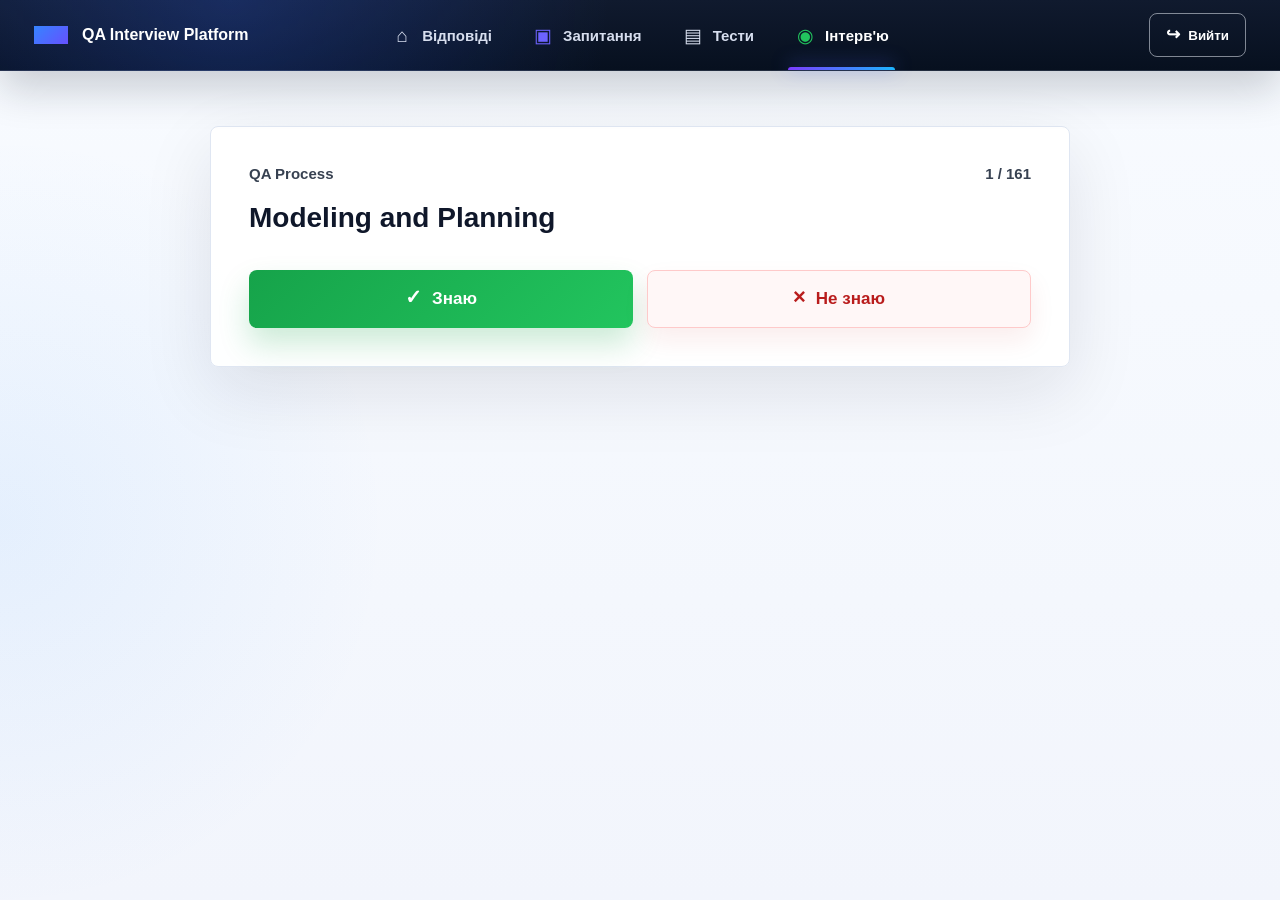
==== interview.html @ e5b01430 "Add files via upload" ====
<!DOCTYPE html>
<html lang="uk">
<head>
  <meta charset="UTF-8" />
  <meta name="viewport" content="width=device-width, initial-scale=1.0" />
  <title>QA Interview</title>
  <link rel="stylesheet" href="interview.css?v=3" />
</head>
<body>
  <main class="interview-page">
    <div class="book-toolbar">
      <a class="toolbar-brand" href="index.html" aria-label="Перейти на сторінку Відповіді">QA Interview Platform</a>
      <nav class="app-nav" aria-label="Основне меню">
        <a class="toolbar-link" href="index.html">Відповіді</a>
        <a class="toolbar-link" href="questions.html">Запитання</a>
        <a class="toolbar-link" href="tests.html">Тести</a>
        <a class="toolbar-link active" href="interview.html" aria-current="page">Інтерв'ю</a>
      </nav>
      <button id="logoutBtn" class="logout" type="button">Вийти</button>
    </div>

    <section class="interview-shell" aria-live="polite">
      <article class="question-panel">
        <div class="interview-topline">
          <div id="questionCategory">Інтерв'ю</div>
          <div id="questionCounter">0 / 0</div>
        </div>
        <h1 id="questionText">Питань ще немає.</h1>
        <div id="questionStatus" class="feedback hidden"></div>
        <div class="interview-actions">
          <button id="knowBtn" class="primary-action know-action" type="button">Знаю</button>
          <button id="dontKnowBtn" class="secondary-action dont-know-action" type="button">Не знаю</button>
        </div>
        <div id="reviewPanel" class="review-panel hidden">
          <h2 id="reviewTitle">Що повторити</h2>
          <div id="reviewList" class="review-list"></div>
          <button id="exportUnknownBtn" class="primary-action export-action" type="button">Конвертувати запитання</button>
          <button id="restartInterviewBtn" class="secondary-action restart-action" type="button">Почати заново</button>
        </div>
      </article>
    </section>
  </main>
  <script src="data.js?v=supabase-1"></script>
  <script src="interview.js?v=3"></script>
</body>
</html>
---- interview.css ----
* { box-sizing: border-box; }
body { margin: 0; min-height: 100vh; background: radial-gradient(circle at 0% 58%, rgba(42,144,255,.08), transparent 28%), linear-gradient(180deg, #f8fbff 0%, #f2f5fc 100%); color: #0f172a; font-family: Georgia, "Times New Roman", serif; }
.interview-page { min-height: 100vh; padding: 126px 28px 60px; }
.book-toolbar { position: fixed; top: 0; left: 0; right: 0; z-index: 30; min-height: 70px; display: grid; grid-template-columns: minmax(245px, 1fr) auto minmax(245px, 1fr); align-items: center; gap: 20px; padding: 0 34px; background: radial-gradient(circle at 18% 0%, rgba(54,104,255,.24), transparent 36%), linear-gradient(180deg, #101a2e 0%, #07101f 100%); border-bottom: 1px solid rgba(255,255,255,.08); box-shadow: 0 18px 42px rgba(15,23,42,.2); font-family: Arial, sans-serif; pointer-events: none; }
.toolbar-brand { display: inline-flex; align-items: center; color: #fff; font-size: 16px; font-weight: 900; white-space: nowrap; text-decoration: none; background-image: linear-gradient(135deg, #2e8cff, #6d49ff); background-repeat: no-repeat; background-position: 0 center; background-size: 34px 34px; padding-left: 48px; pointer-events: auto; }
.toolbar-brand:hover { text-shadow: 0 0 16px rgba(255,255,255,.18); }
.app-nav { grid-column: 2; justify-self: center; display: inline-flex; align-items: stretch; justify-content: center; gap: 28px; min-height: 70px; border: 0; border-radius: 0; background: transparent; padding: 0; box-shadow: none; }
.app-nav { pointer-events: auto; }
.toolbar-link { position: relative; display: inline-flex; align-items: center; justify-content: center; gap: 9px; min-height: 70px; color: #d7deee; border-radius: 0; padding: 0 6px; font-weight: 900; cursor: pointer; font-family: Arial, sans-serif; font-size: 15px; line-height: 1; text-decoration: none; white-space: nowrap; transition: color .16s ease, text-shadow .16s ease; }
.toolbar-link::before { display: inline-grid; place-items: center; width: 22px; height: 22px; color: currentColor; font-size: 19px; line-height: 1; font-weight: 400; }
.toolbar-link[href$="index.html"]::before { content: "⌂"; }
.toolbar-link[href$="questions.html"]::before { content: "▣"; color: #6d63ff; }
.toolbar-link[href$="tests.html"]::before { content: "▤"; }
.toolbar-link[href$="interview.html"]::before { content: "◉"; color: #22c55e; }
.toolbar-link::after { content: ""; position: absolute; left: 0; right: 0; bottom: 0; height: 3px; border-radius: 999px 999px 0 0; background: linear-gradient(90deg, #7c3cff, #1cb5ff); opacity: 0; transform: scaleX(.7); transition: opacity .16s ease, transform .16s ease; box-shadow: 0 -2px 18px rgba(82,107,255,.75); }
.toolbar-link:hover { color: #fff; text-shadow: 0 0 16px rgba(255,255,255,.18); }
.toolbar-link.active { color: #fff; box-shadow: none; }
.toolbar-link.active::after { opacity: 1; transform: scaleX(1); }
body.demo-mode .toolbar-link[href$="questions.html"] { display: none !important; }
.logout { position: absolute; right: 34px; min-height: 44px; border: 1px solid rgba(226,232,240,.55); background: transparent; color: #fff; border-radius: 8px; padding: 10px 16px; font-weight: 900; cursor: pointer; font-family: Arial, sans-serif; pointer-events: auto; }
.logout::before { content: "↪"; margin-right: 8px; font-size: 17px; line-height: 0; }
.logout:hover { background: rgba(255,255,255,.09); border-color: rgba(255,255,255,.85); }
.interview-shell { width: min(860px, 100%); margin: 0 auto; }
.question-panel { background: rgba(255,255,255,.96); border: 1px solid #dfe6f2; border-radius: 8px; padding: 38px; box-shadow: 0 24px 70px rgba(15,23,42,.1); }
.question-panel h1 { margin: 0 0 28px; font-family: Arial, sans-serif; font-size: 28px; line-height: 1.28; letter-spacing: 0; }
.interview-topline { display: flex; justify-content: space-between; gap: 18px; margin-bottom: 18px; color: #374151; font-family: Arial, sans-serif; font-size: 15px; font-weight: 800; }
.feedback { margin: 0 0 22px; border-left: 4px solid #16a34a; background: #f0fdf4; color: #166534; padding: 12px 14px; border-radius: 0 8px 8px 0; font-family: Arial, sans-serif; font-size: 15px; font-weight: 700; line-height: 1.45; }
.feedback.error { border-left-color: #dc2626; background: #fef2f2; color: #991b1b; }
.hidden { display: none !important; }
.interview-actions { display: grid; grid-template-columns: repeat(2, minmax(0, 1fr)); gap: 14px; margin-top: 34px; font-family: Arial, sans-serif; }
.primary-action, .secondary-action { min-height: 58px; border-radius: 8px; padding: 14px 18px; cursor: pointer; font-family: Arial, sans-serif; font-size: 17px; font-weight: 900; line-height: 1; transition: transform .16s ease, box-shadow .16s ease, border-color .16s ease, background .16s ease; }
.primary-action { border: 0; background: linear-gradient(135deg, #16a34a, #22c55e); color: #fff; box-shadow: 0 16px 30px rgba(22,163,74,.22); }
.primary-action:hover { transform: translateY(-1px); box-shadow: 0 20px 36px rgba(22,163,74,.28); }
.primary-action:disabled, .secondary-action:disabled { opacity: .45; cursor: not-allowed; }
.secondary-action { border: 1px solid #fecaca; background: #fff7f7; color: #b91c1c; box-shadow: 0 12px 26px rgba(185,28,28,.08); }
.secondary-action:hover { transform: translateY(-1px); background: #fee2e2; border-color: #dc2626; color: #991b1b; box-shadow: 0 16px 32px rgba(185,28,28,.14); }
.know-action::before { content: "✓"; margin-right: 10px; font-size: 20px; line-height: 0; }
.dont-know-action::before { content: "×"; margin-right: 10px; font-size: 22px; line-height: 0; }
.review-panel { display: grid; gap: 16px; }
.review-panel h2 { margin: 0; font-family: Arial, sans-serif; font-size: 24px; line-height: 1.25; }
.review-list { display: grid; gap: 10px; }
.review-item { border: 1px solid #fecaca; border-radius: 8px; background: #fff7f7; padding: 14px 15px; font-family: Arial, sans-serif; color: #111827; }
.review-number { margin-bottom: 7px; color: #b91c1c; font-size: 12px; font-weight: 900; text-transform: uppercase; }
.review-question { font-size: 16px; font-weight: 800; line-height: 1.42; }
.review-empty { border: 1px solid #bbf7d0; border-radius: 8px; background: #f0fdf4; padding: 16px; color: #166534; font-family: Arial, sans-serif; font-size: 16px; font-weight: 800; line-height: 1.45; }
.export-action { margin-top: 4px; background: linear-gradient(135deg, #1687f2, #7335f5); box-shadow: 0 14px 28px rgba(79,70,229,.22); }
.restart-action { margin-top: -4px; border-color: #c7d2fe; background: #f5f7ff; color: #3730a3; box-shadow: 0 12px 26px rgba(67,56,202,.08); }
.restart-action:hover { background: #eef2ff; border-color: #6366f1; color: #312e81; box-shadow: 0 16px 32px rgba(67,56,202,.14); }

@media (max-width: 920px) {
  .book-toolbar { position: static; display: flex; flex-wrap: wrap; justify-content: center; min-height: 0; padding: 14px; }
  .toolbar-brand { width: 100%; justify-content: center; }
  .logout { position: static; }
  .app-nav { width: 100%; min-height: 48px; gap: 0; justify-content: space-between; }
  .toolbar-link { flex: 1 1 0; min-height: 48px; font-size: 13px; }
  .interview-page { padding: 38px 16px 52px; }
  .question-panel { padding: 28px; }
  .interview-actions { grid-template-columns: 1fr; }
}

@media (max-width: 560px) {
  .app-nav { overflow-x: auto; justify-content: flex-start; }
  .toolbar-link { flex: 0 0 auto; padding: 0 10px; }
  .question-panel { padding: 22px; }
}
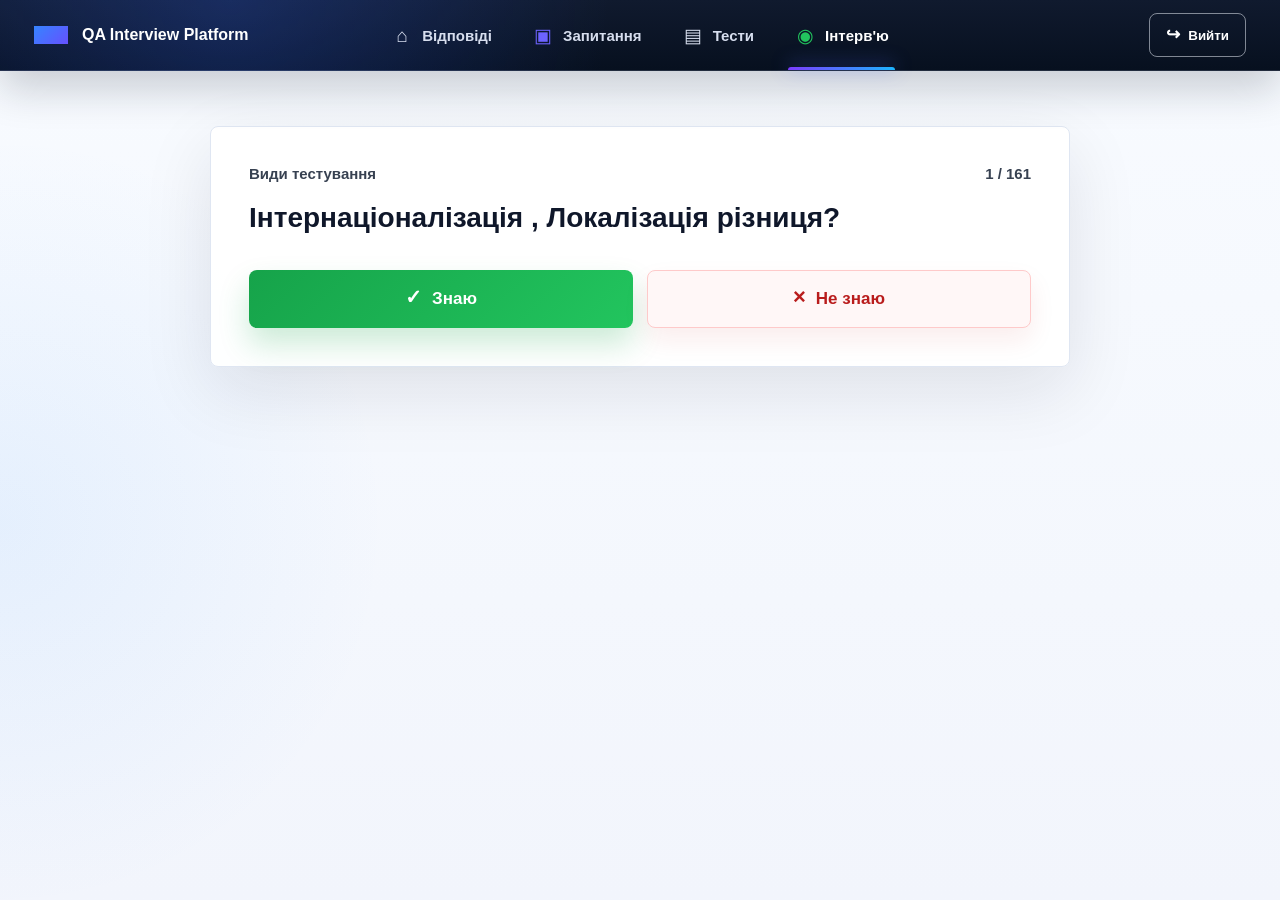
==== commit 2d1f0823: "Add files via upload" ====
--- a/interview.html
+++ b/interview.html
@@ -4,6 +4,7 @@
   <meta charset="UTF-8" />
   <meta name="viewport" content="width=device-width, initial-scale=1.0" />
   <title>QA Interview</title>
+  <link rel="icon" href="favicon.svg" type="image/svg+xml" />
   <link rel="stylesheet" href="interview.css?v=3" />
 </head>
 <body>
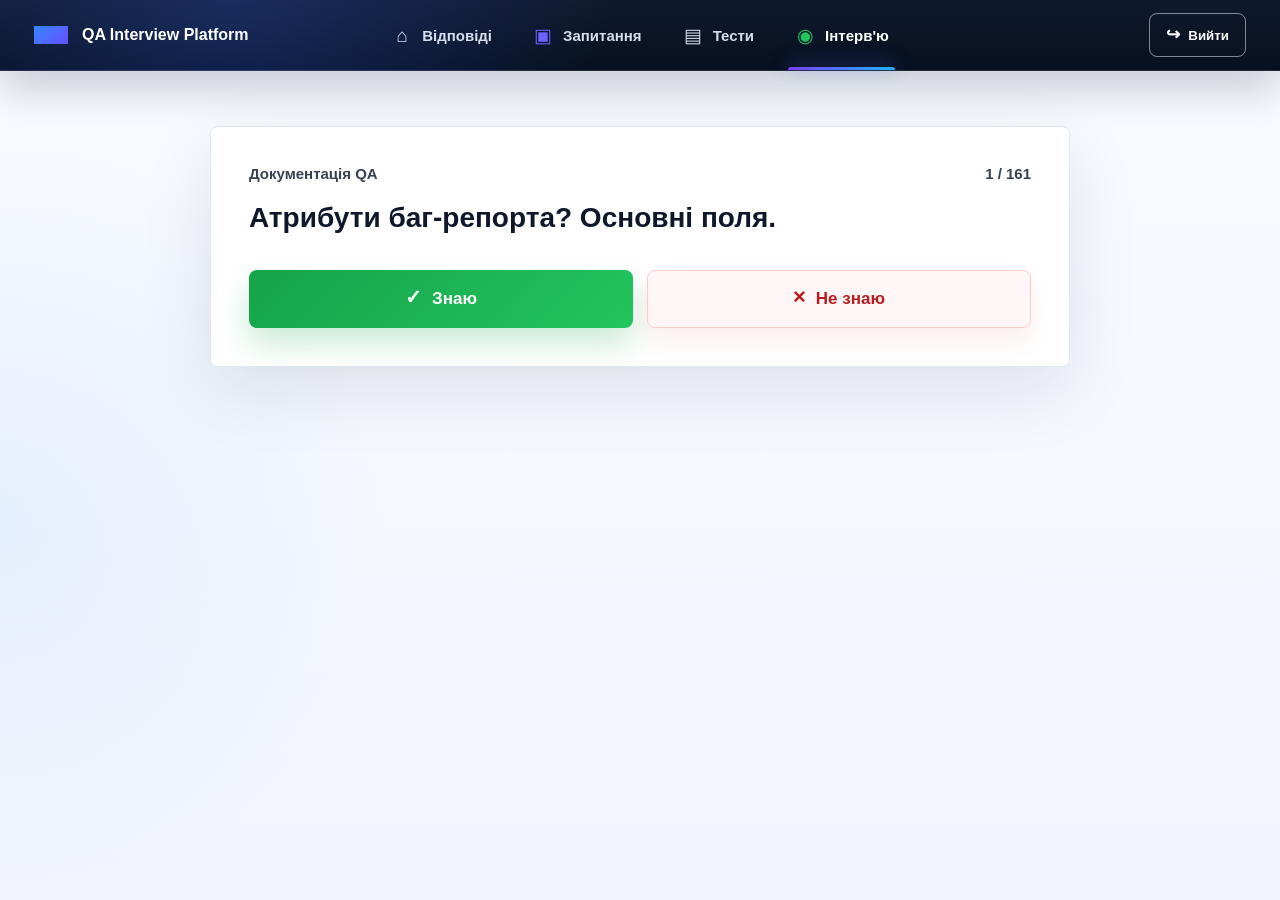
==== commit 394f68e3: "Add files via upload" ====
--- a/interview.html
+++ b/interview.html
@@ -42,6 +42,6 @@
     </section>
   </main>
   <script src="data.js?v=supabase-1"></script>
-  <script src="interview.js?v=3"></script>
+  <script src="interview.js?v=4"></script>
 </body>
 </html>
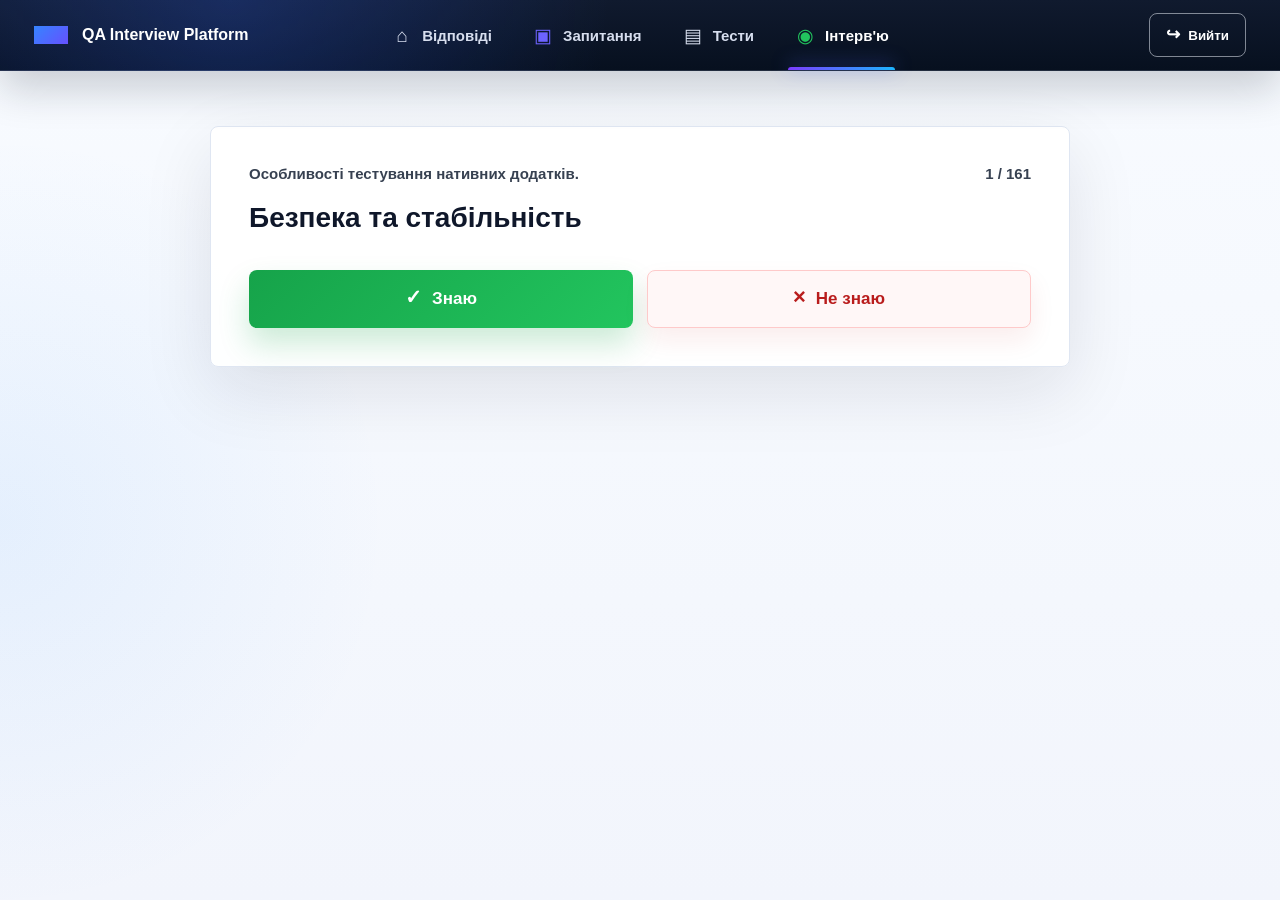
==== commit 6cb53d1b: "Add files via upload" ====
--- a/interview.html
+++ b/interview.html
@@ -5,7 +5,7 @@
   <meta name="viewport" content="width=device-width, initial-scale=1.0" />
   <title>QA Interview</title>
   <link rel="icon" href="favicon.svg" type="image/svg+xml" />
-  <link rel="stylesheet" href="interview.css?v=3" />
+  <link rel="stylesheet" href="interview.css?v=4" />
 </head>
 <body>
   <main class="interview-page">
--- a/interview.css
+++ b/interview.css
@@ -63,3 +63,18 @@
   .toolbar-link { flex: 0 0 auto; padding: 0 10px; }
   .question-panel { padding: 22px; }
 }
+
+/* Mobile toolbar fix */
+@media (max-width: 760px) {
+  .book-toolbar { align-items: stretch; gap: 10px; padding: 12px 14px; }
+  .toolbar-brand { order: 0; width: 100%; min-height: 38px; justify-content: flex-start; padding-left: 42px; background-size: 30px 30px; font-size: 15px; }
+  .app-nav { order: 1; display: grid; grid-template-columns: repeat(4, minmax(0, 1fr)); width: 100%; min-height: 52px; overflow: hidden; border: 1px solid rgba(226,232,240,.18); border-radius: 8px; background: rgba(255,255,255,.05); }
+  .toolbar-link { min-width: 0; min-height: 52px; gap: 5px; padding: 0 5px; font-size: 11px; }
+  .toolbar-link::after { bottom: 0; }
+  .logout { order: 3; width: 100%; min-height: 46px; margin: 0; }
+  .book-toolbar .sync-status, .book-toolbar .sync-supabase { order: 2; width: 100%; }
+}
+@media (max-width: 430px) {
+  .toolbar-link { font-size: 0; gap: 0; }
+  .toolbar-link::before { width: 24px; height: 24px; font-size: 21px; }
+}
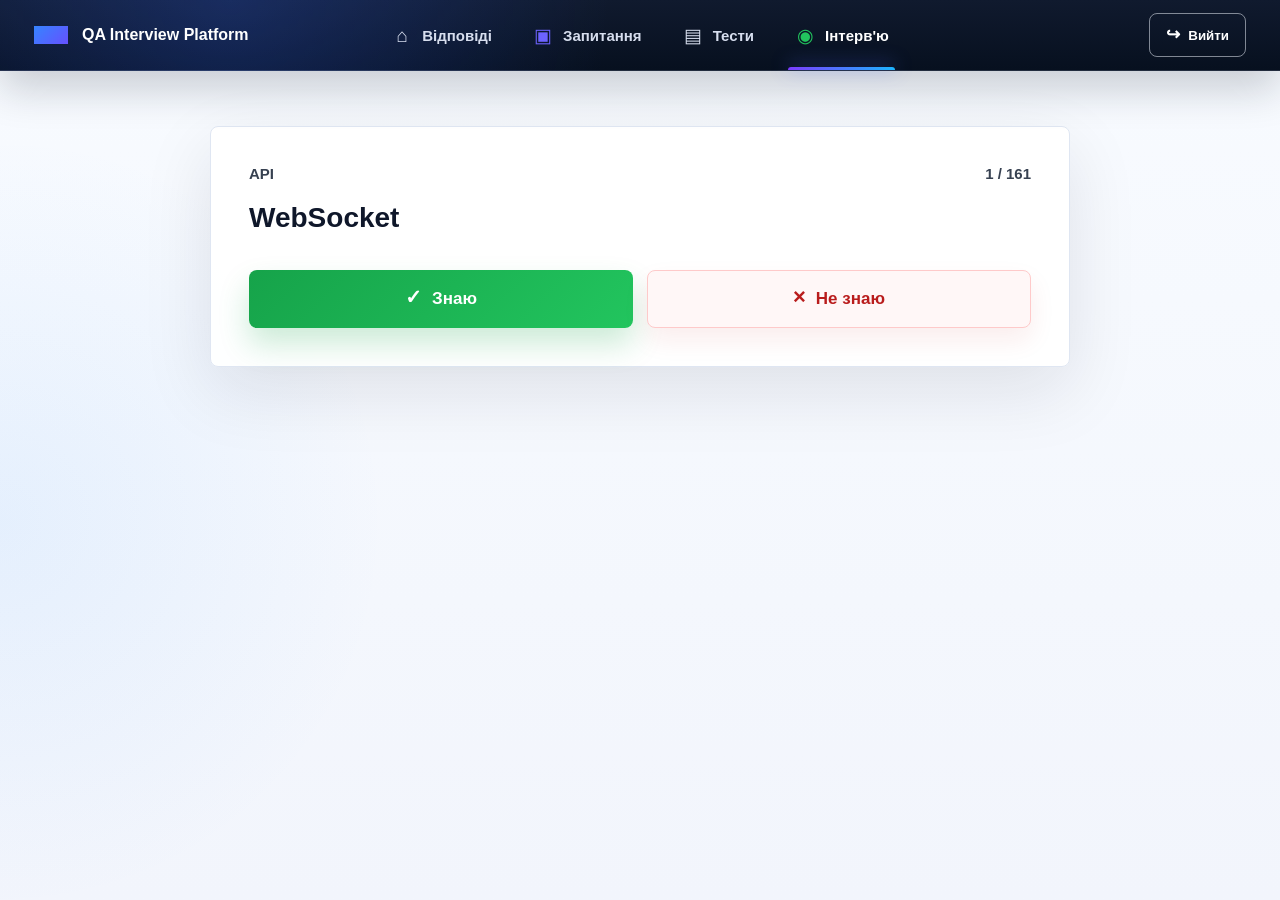
==== commit 0f5d91b0: "Add files via upload" ====
--- a/interview.html
+++ b/interview.html
@@ -5,7 +5,7 @@
   <meta name="viewport" content="width=device-width, initial-scale=1.0" />
   <title>QA Interview</title>
   <link rel="icon" href="favicon.svg" type="image/svg+xml" />
-  <link rel="stylesheet" href="interview.css?v=4" />
+  <link rel="stylesheet" href="interview.css?v=5" />
 </head>
 <body>
   <main class="interview-page">
--- a/interview.css
+++ b/interview.css
@@ -78,3 +78,12 @@
   .toolbar-link { font-size: 0; gap: 0; }
   .toolbar-link::before { width: 24px; height: 24px; font-size: 21px; }
 }
+
+/* Phone toolbar alignment */
+@media (max-width: 760px) {
+  .book-toolbar { position: relative; }
+  .toolbar-brand { padding-right: 108px; }
+  .book-toolbar .app-nav, .app-nav { grid-template-columns: repeat(auto-fit, minmax(0, 1fr)); }
+  .book-toolbar .app-nav .toolbar-link, .app-nav .toolbar-link { justify-content: center; }
+  .book-toolbar .logout, .logout { position: absolute; top: 12px; right: 14px; order: initial; width: auto; min-width: 88px; min-height: 38px; padding: 8px 12px; }
+}
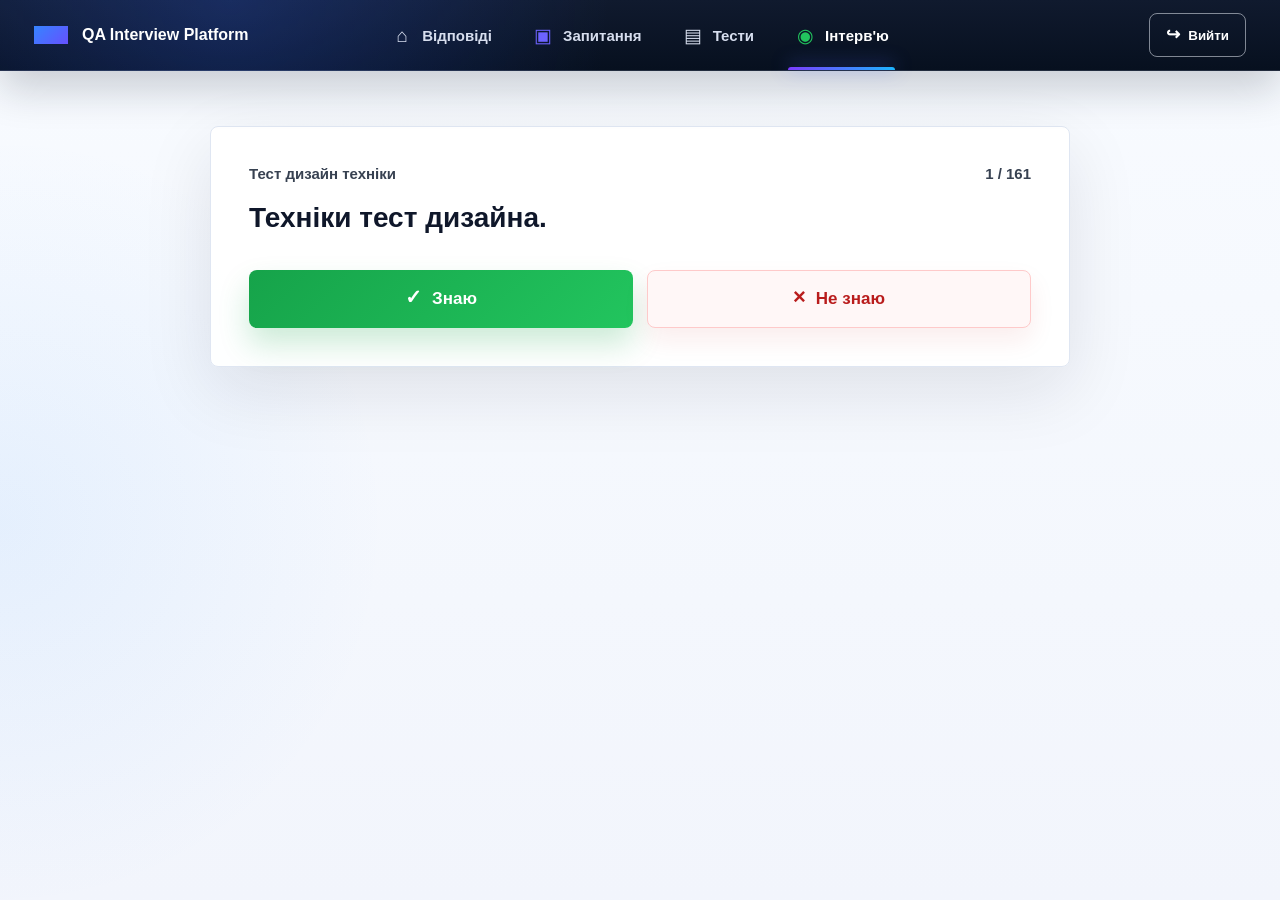
==== commit 1c7626cc: "Add files via upload" ====
--- a/interview.html
+++ b/interview.html
@@ -5,7 +5,7 @@
   <meta name="viewport" content="width=device-width, initial-scale=1.0" />
   <title>QA Interview</title>
   <link rel="icon" href="favicon.svg" type="image/svg+xml" />
-  <link rel="stylesheet" href="interview.css?v=5" />
+  <link rel="stylesheet" href="interview.css?v=6" />
 </head>
 <body>
   <main class="interview-page">
--- a/interview.css
+++ b/interview.css
@@ -87,3 +87,11 @@
   .book-toolbar .app-nav .toolbar-link, .app-nav .toolbar-link { justify-content: center; }
   .book-toolbar .logout, .logout { position: absolute; top: 12px; right: 14px; order: initial; width: auto; min-width: 88px; min-height: 38px; padding: 8px 12px; }
 }
+
+/* Keep the toolbar flush to the top on every phone page. */
+@media (max-width: 760px) {
+  .test-page, body.demo-mode .test-page { padding: 0 0 40px; }
+  .test-shell { margin-top: 24px; padding: 0 14px; }
+  .interview-page { padding: 0 0 40px; }
+  .interview-shell { margin-top: 24px; padding: 0 14px; }
+}
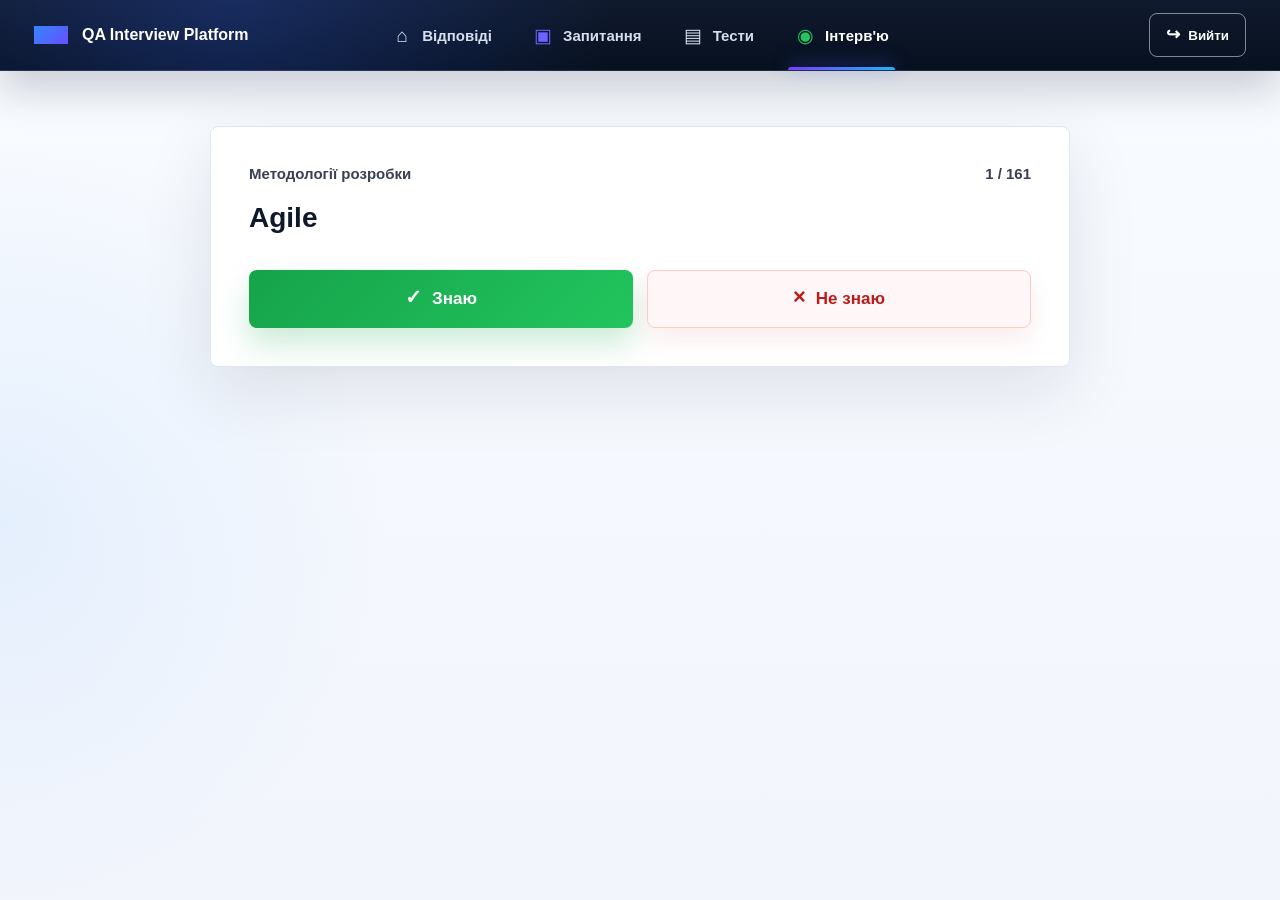
==== commit b1c6f9f4: "Add files via upload" ====
--- a/interview.html
+++ b/interview.html
@@ -42,6 +42,6 @@
     </section>
   </main>
   <script src="data.js?v=supabase-1"></script>
-  <script src="interview.js?v=4"></script>
+  <script src="interview.js?v=5"></script>
 </body>
 </html>
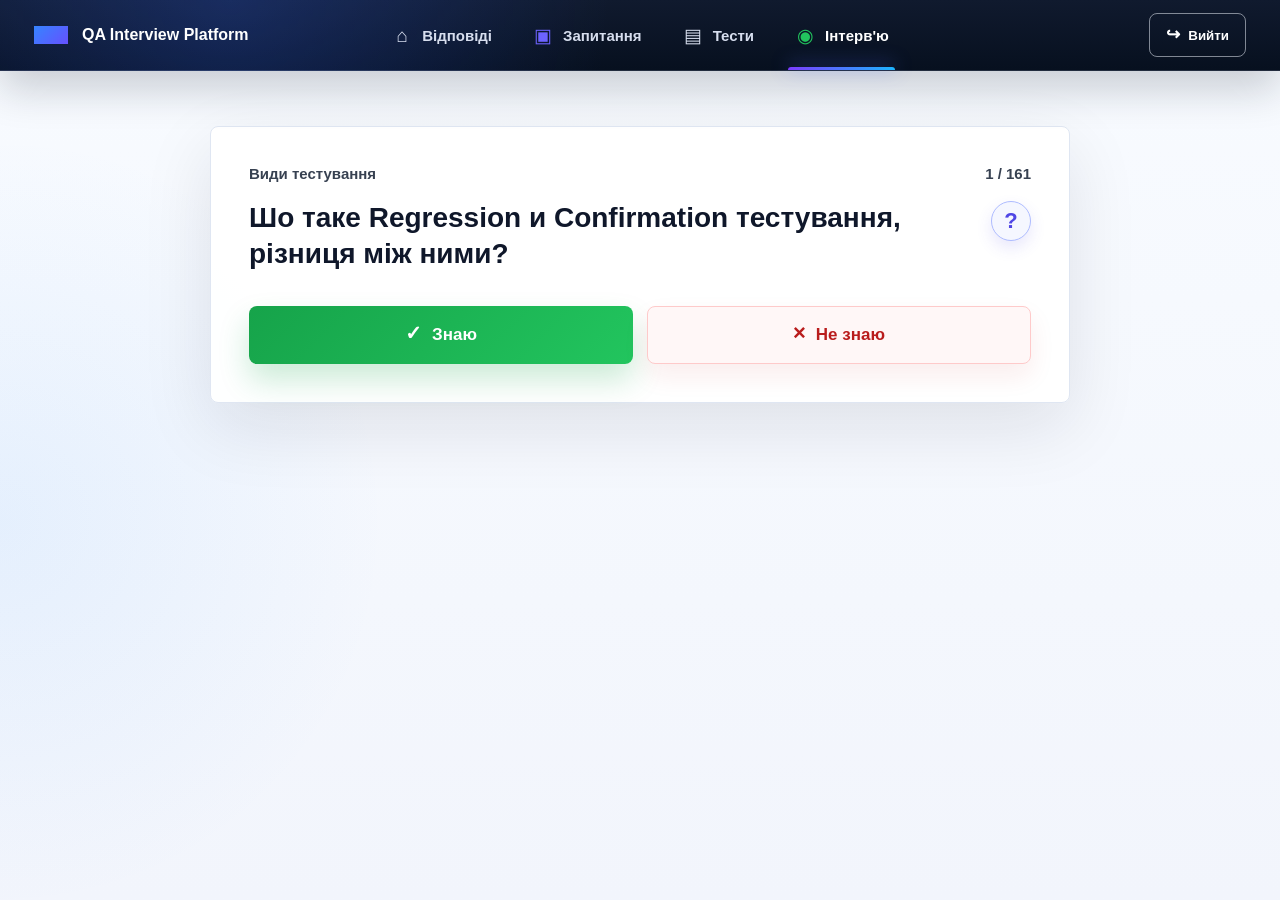
==== commit b1d5d670: "Add files via upload" ====
--- a/interview.html
+++ b/interview.html
@@ -5,7 +5,7 @@
   <meta name="viewport" content="width=device-width, initial-scale=1.0" />
   <title>QA Interview</title>
   <link rel="icon" href="favicon.svg" type="image/svg+xml" />
-  <link rel="stylesheet" href="interview.css?v=6" />
+  <link rel="stylesheet" href="interview.css?v=9" />
 </head>
 <body>
   <main class="interview-page">
@@ -26,8 +26,21 @@
           <div id="questionCategory">Інтерв'ю</div>
           <div id="questionCounter">0 / 0</div>
         </div>
-        <h1 id="questionText">Питань ще немає.</h1>
+        <div class="question-heading">
+          <h1 id="questionText">Питань ще немає.</h1>
+          <button id="showAnswerBtn" class="show-answer-action" type="button" aria-expanded="false" aria-controls="answerPanel" title="Показати відповідь">
+            <span aria-hidden="true">?</span>
+            <span class="sr-only">Показати відповідь</span>
+          </button>
+        </div>
         <div id="questionStatus" class="feedback hidden"></div>
+        <section id="answerPanel" class="answer-panel hidden" aria-live="polite">
+          <div class="answer-panel-heading">
+            <span class="answer-panel-icon" aria-hidden="true">✦</span>
+            <span>Відповідь</span>
+          </div>
+          <div id="answerText" class="answer-text"></div>
+        </section>
         <div class="interview-actions">
           <button id="knowBtn" class="primary-action know-action" type="button">Знаю</button>
           <button id="dontKnowBtn" class="secondary-action dont-know-action" type="button">Не знаю</button>
@@ -42,6 +55,6 @@
     </section>
   </main>
   <script src="data.js?v=supabase-1"></script>
-  <script src="interview.js?v=5"></script>
+  <script src="interview.js?v=9"></script>
 </body>
 </html>
--- a/interview.css
+++ b/interview.css
@@ -22,11 +22,27 @@
 .logout:hover { background: rgba(255,255,255,.09); border-color: rgba(255,255,255,.85); }
 .interview-shell { width: min(860px, 100%); margin: 0 auto; }
 .question-panel { background: rgba(255,255,255,.96); border: 1px solid #dfe6f2; border-radius: 8px; padding: 38px; box-shadow: 0 24px 70px rgba(15,23,42,.1); }
-.question-panel h1 { margin: 0 0 28px; font-family: Arial, sans-serif; font-size: 28px; line-height: 1.28; letter-spacing: 0; }
+.question-heading { display: flex; align-items: flex-start; gap: 16px; margin-bottom: 28px; }
+.question-panel h1 { flex: 1; margin: 0; font-family: Arial, sans-serif; font-size: 28px; line-height: 1.28; letter-spacing: 0; }
+.show-answer-action { display: grid; flex: 0 0 auto; place-items: center; width: 40px; height: 40px; margin-top: 1px; border: 1px solid #aebcff; border-radius: 50%; background: #f5f7ff; color: #4f46e5; box-shadow: 0 7px 16px rgba(79,70,229,.13); cursor: pointer; font-family: Arial, sans-serif; font-size: 22px; font-weight: 900; line-height: 1; transition: transform .16s ease, background .16s ease, border-color .16s ease; }
+.show-answer-action:hover { transform: translateY(-1px); border-color: #6366f1; background: #e8eaff; }
+.show-answer-action[aria-expanded="true"] { background: #4f46e5; color: #fff; border-color: #4f46e5; }
+.show-answer-action:disabled { opacity: .45; cursor: not-allowed; transform: none; }
+.sr-only { position: absolute; width: 1px; height: 1px; padding: 0; margin: -1px; overflow: hidden; clip: rect(0, 0, 0, 0); white-space: nowrap; border: 0; }
 .interview-topline { display: flex; justify-content: space-between; gap: 18px; margin-bottom: 18px; color: #374151; font-family: Arial, sans-serif; font-size: 15px; font-weight: 800; }
 .feedback { margin: 0 0 22px; border-left: 4px solid #16a34a; background: #f0fdf4; color: #166534; padding: 12px 14px; border-radius: 0 8px 8px 0; font-family: Arial, sans-serif; font-size: 15px; font-weight: 700; line-height: 1.45; }
 .feedback.error { border-left-color: #dc2626; background: #fef2f2; color: #991b1b; }
 .hidden { display: none !important; }
+.answer-panel { margin: 0 0 22px; overflow: hidden; border: 1px solid #d8e1ff; border-radius: 14px; background: linear-gradient(145deg, #f8faff, #f2f5ff); box-shadow: 0 14px 32px rgba(65,82,170,.1); font-family: Arial, sans-serif; animation: answer-reveal .28s ease-out; }
+.answer-panel-heading { display: flex; align-items: center; gap: 9px; padding: 13px 16px; border-bottom: 1px solid #dfe6ff; background: rgba(100,83,235,.08); color: #3730a3; font-size: 14px; font-weight: 900; text-transform: uppercase; letter-spacing: .06em; }
+.answer-panel-icon { display: grid; place-items: center; width: 24px; height: 24px; border-radius: 7px; background: linear-gradient(135deg, #6d49ff, #279bf1); color: #fff; font-size: 14px; box-shadow: 0 5px 12px rgba(88,74,226,.25); }
+.answer-text { padding: 18px 18px 20px; color: #18233b; font-size: 16px; font-weight: 500; line-height: 1.62; }
+.answer-text > :first-child { margin-top: 0; }
+.answer-text > :last-child { margin-bottom: 0; }
+.answer-text p, .answer-text ul, .answer-text ol { margin: 0 0 12px; }
+.answer-text ul, .answer-text ol { padding-left: 22px; }
+.answer-text pre { overflow-x: auto; padding: 12px; border-radius: 8px; background: #172033; color: #e6efff; font-size: 13px; }
+@keyframes answer-reveal { from { opacity: 0; transform: translateY(8px); } to { opacity: 1; transform: translateY(0); } }
 .interview-actions { display: grid; grid-template-columns: repeat(2, minmax(0, 1fr)); gap: 14px; margin-top: 34px; font-family: Arial, sans-serif; }
 .primary-action, .secondary-action { min-height: 58px; border-radius: 8px; padding: 14px 18px; cursor: pointer; font-family: Arial, sans-serif; font-size: 17px; font-weight: 900; line-height: 1; transition: transform .16s ease, box-shadow .16s ease, border-color .16s ease, background .16s ease; }
 .primary-action { border: 0; background: linear-gradient(135deg, #16a34a, #22c55e); color: #fff; box-shadow: 0 16px 30px rgba(22,163,74,.22); }
@@ -62,6 +78,8 @@
   .app-nav { overflow-x: auto; justify-content: flex-start; }
   .toolbar-link { flex: 0 0 auto; padding: 0 10px; }
   .question-panel { padding: 22px; }
+  .question-heading { gap: 12px; }
+  .question-panel h1 { font-size: 25px; }
 }
 
 /* Mobile toolbar fix */
